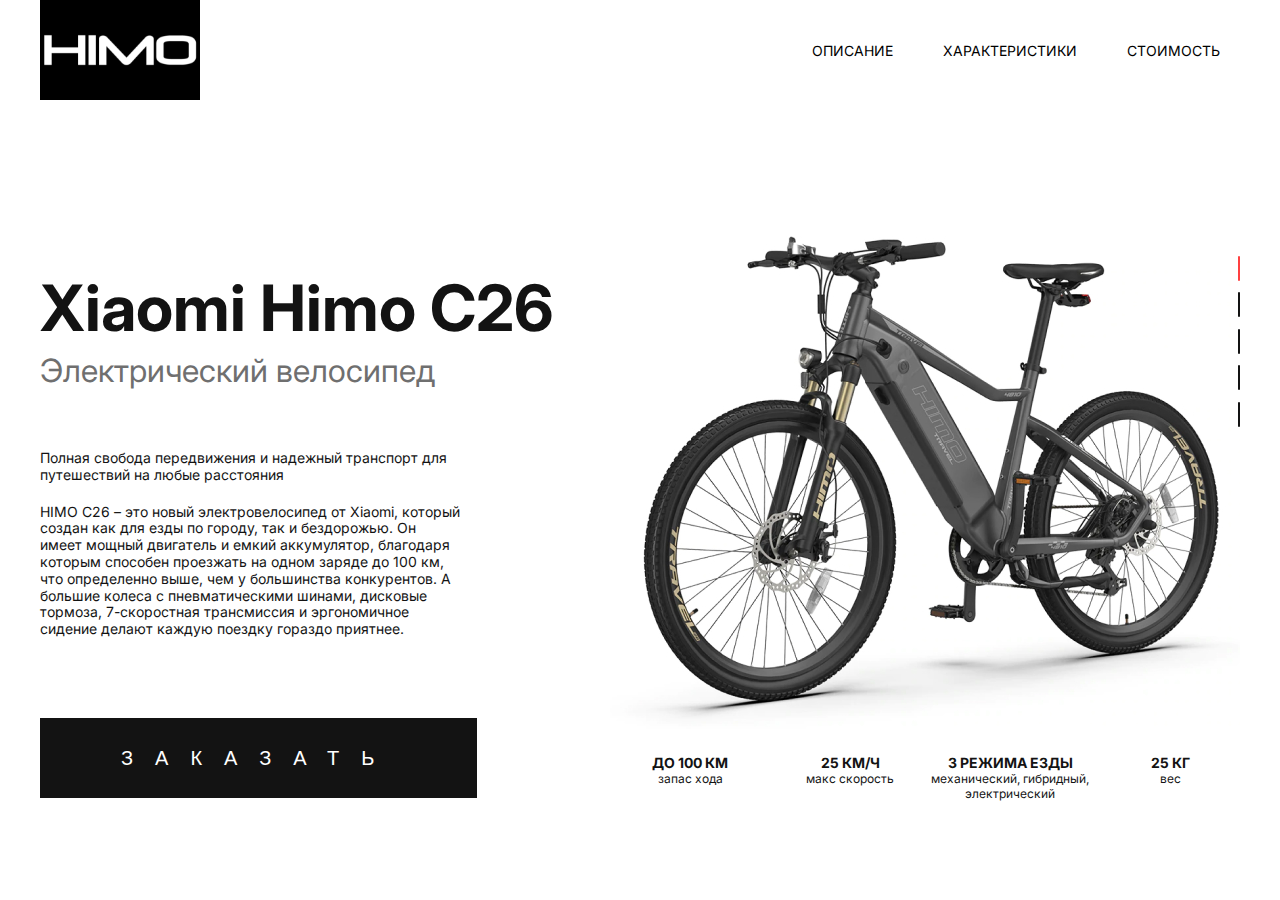
==== index2.html @ 2da5936d "add new pages" ====
<!DOCTYPE html>
<html lang="en">
	<head>
		<meta charset="UTF-8" />
		<meta http-equiv="X-UA-Compatible" content="IE=edge" />
		<meta name="viewport" content="width=device-width, initial-scale=1.0" />
		<title>Himo</title>
		<link rel="preconnect" href="https://fonts.googleapis.com" />
		<link rel="preconnect" href="https://fonts.gstatic.com" crossorigin />
		<link
			href="https://fonts.googleapis.com/css2?family=Inter:wght@400;700&display=swap"
			rel="stylesheet"
		/>
		<link rel="stylesheet" href="/css/slick.css" />
		<link rel="stylesheet" href="css/main2.css" />
	</head>
	<body>
		<header class="header">
			<div class="container">
				<div class="header__top">
					<a href="#" class="header__logo">
						<img
							src="/img/header__logo2.svg"
							alt="Himo"
							class="header__logo-pic"
						/>
					</a>
					<nav class="header__menu">
						<ul class="header__list">
							<li class="header__point">
								<a href="#" class="header__point-link">Описание</a>
							</li>
							<li class="header__point">
								<a href="#" class="header__point-link">Характеристики</a>
							</li>
							<li class="header__point">
								<a href="#" class="header__point-link">Cтоимость</a>
							</li>
						</ul>
					</nav>
				</div>
				<div class="header__content">
					<div class="header__content-left">
						<h1 class="header__title">Xiaomi Himo C26</h1>
						<div class="header__content-left-border">
							<p class="header__subtitle">Электрический велосипед</p>
							<p class="header__text header__text-one">
								Полная свобода передвижения и надежный транспорт для путешествий
								на любые расстояния
							</p>
							<p class="header__text header__text-two">
								HIMO C26 – это новый электровелосипед от Xiaomi, который создан
								как для езды по городу, так и бездорожью. Он имеет мощный
								двигатель и емкий аккумулятор, благодаря которым способен
								проезжать на одном заряде до 100 км, что определенно выше, чем у
								большинства конкурентов. А большие колеса с пневматическими
								шинами, дисковые тормоза, 7-скоростная трансмиссия и
								эргономичное сидение делают каждую поездку гораздо приятнее.
							</p>
							<button class="header__button button-order">ЗАКАЗАТЬ</button>
						</div>
					</div>
					<div class="header__content-right">
						<div class="header__bike-slider">
							<img
								src="/img/header__bike-1.jpg"
								alt="bike"
								class="header__bike-pic"
							/>
							<img
								src="/img/header__bike-2.jpg"
								alt="bike"
								class="header__bike-pic"
							/>
							<img
								src="/img/header__bike-3.jpg"
								alt="bike"
								class="header__bike-pic"
							/>
							<img
								src="/img/header__bike-4.jpg"
								alt="bike"
								class="header__bike-pic"
							/>
							<img
								src="/img/header__bike-5.jpg"
								alt="bike"
								class="header__bike-pic"
							/>
						</div>
						<ul class="header__bike-list">
							<li class="header__info-point">
								до 100 км
								<span>запас хода</span>
							</li>
							<li class="header__info-point">
								25 км/ч
								<span>Макс скорость</span>
							</li>
							<li class="header__info-point">
								3 режима езды
								<span>механический, гибридный, электрический</span>
							</li>
							<li class="header__info-point">
								25 кг
								<span>вес</span>
							</li>
						</ul>
					</div>
				</div>
			</div>
		</header>

		<script src="https://ajax.googleapis.com/ajax/libs/jquery/3.6.0/jquery.min.js"></script>
		<script src="/JS/slick.min.js"></script>
		<script src="JS/js.js"></script>
	</body>
</html>
---- css/main2.css ----
/* http://meyerweb.com/eric/tools/css/reset/
   v2.0-modified | 20110126
   License: none (public domain)
*/

html,
body,
div,
span,
applet,
object,
iframe,
h1,
h2,
h3,
h4,
h5,
h6,
p,
blockquote,
pre,
a,
abbr,
acronym,
address,
big,
cite,
code,
del,
dfn,
em,
img,
ins,
kbd,
q,
s,
samp,
small,
strike,
strong,
sub,
sup,
tt,
var,
b,
u,
i,
center,
dl,
dt,
dd,
ol,
ul,
li,
fieldset,
form,
label,
legend,
table,
caption,
tbody,
tfoot,
thead,
tr,
th,
td,
article,
aside,
canvas,
details,
embed,
figure,
figcaption,
footer,
header,
hgroup,
menu,
nav,
output,
ruby,
section,
summary,
time,
mark,
audio,
video {
	margin: 0;
	padding: 0;
	border: 0;
	font-size: 100%;
	font: inherit;
	vertical-align: baseline;
}

/* make sure to set some focus styles for accessibility */
:focus {
	outline: 0;
}

/* HTML5 display-role reset for older browsers */
article,
aside,
details,
figcaption,
figure,
footer,
header,
hgroup,
menu,
nav,
section {
	display: block;
}

body {
	line-height: 1;
}

ol,
ul {
	list-style: none;
}

blockquote,
q {
	quotes: none;
}

blockquote:before,
blockquote:after,
q:before,
q:after {
	content: '';
	content: none;
}

table {
	border-collapse: collapse;
	border-spacing: 0;
}

input[type='search']::-webkit-search-cancel-button,
input[type='search']::-webkit-search-decoration,
input[type='search']::-webkit-search-results-button,
input[type='search']::-webkit-search-results-decoration {
	-webkit-appearance: none;
	-moz-appearance: none;
}

input[type='search'] {
	-webkit-appearance: none;
	-moz-appearance: none;
	-webkit-box-sizing: content-box;
	-moz-box-sizing: content-box;
	box-sizing: content-box;
}

textarea {
	overflow: auto;
	vertical-align: top;
	resize: vertical;
}

/**
 * Correct `inline-block` display not defined in IE 6/7/8/9 and Firefox 3.
 */

audio,
canvas,
video {
	display: inline-block;
	*display: inline;
	*zoom: 1;
	max-width: 100%;
}

/**
 * Prevent modern browsers from displaying `audio` without controls.
 * Remove excess height in iOS 5 devices.
 */

audio:not([controls]) {
	display: none;
	height: 0;
}

/**
 * Address styling not present in IE 7/8/9, Firefox 3, and Safari 4.
 * Known issue: no IE 6 support.
 */

[hidden] {
	display: none;
}

/**
 * 1. Correct text resizing oddly in IE 6/7 when body `font-size` is set using
 *    `em` units.
 * 2. Prevent iOS text size adjust after orientation change, without disabling
 *    user zoom.
 */

html {
	font-size: 100%; /* 1 */
	-webkit-text-size-adjust: 100%; /* 2 */
	-ms-text-size-adjust: 100%; /* 2 */
}

/**
 * Address `outline` inconsistency between Chrome and other browsers.
 */

a:focus {
	outline: thin dotted;
}

/**
 * Improve readability when focused and also mouse hovered in all browsers.
 */

a:active,
a:hover {
	outline: 0;
}

/**
 * 1. Remove border when inside `a` element in IE 6/7/8/9 and Firefox 3.
 * 2. Improve image quality when scaled in IE 7.
 */

img {
	border: 0; /* 1 */
	-ms-interpolation-mode: bicubic; /* 2 */
}

/**
 * Address margin not present in IE 6/7/8/9, Safari 5, and Opera 11.
 */

figure {
	margin: 0;
}

/**
 * Correct margin displayed oddly in IE 6/7.
 */

form {
	margin: 0;
}

/**
 * Define consistent border, margin, and padding.
 */

fieldset {
	border: 1px solid #c0c0c0;
	margin: 0 2px;
	padding: 0.35em 0.625em 0.75em;
}

/**
 * 1. Correct color not being inherited in IE 6/7/8/9.
 * 2. Correct text not wrapping in Firefox 3.
 * 3. Correct alignment displayed oddly in IE 6/7.
 */

legend {
	border: 0; /* 1 */
	padding: 0;
	white-space: normal; /* 2 */
	*margin-left: -7px; /* 3 */
}

/**
 * 1. Correct font size not being inherited in all browsers.
 * 2. Address margins set differently in IE 6/7, Firefox 3+, Safari 5,
 *    and Chrome.
 * 3. Improve appearance and consistency in all browsers.
 */

button,
input,
select,
textarea {
	font-size: 100%; /* 1 */
	margin: 0; /* 2 */
	vertical-align: baseline; /* 3 */
	*vertical-align: middle; /* 3 */
}

/**
 * Address Firefox 3+ setting `line-height` on `input` using `!important` in
 * the UA stylesheet.
 */

button,
input {
	line-height: normal;
}

/**
 * Address inconsistent `text-transform` inheritance for `button` and `select`.
 * All other form control elements do not inherit `text-transform` values.
 * Correct `button` style inheritance in Chrome, Safari 5+, and IE 6+.
 * Correct `select` style inheritance in Firefox 4+ and Opera.
 */

button,
select {
	text-transform: none;
}

/**
 * 1. Avoid the WebKit bug in Android 4.0.* where (2) destroys native `audio`
 *    and `video` controls.
 * 2. Correct inability to style clickable `input` types in iOS.
 * 3. Improve usability and consistency of cursor style between image-type
 *    `input` and others.
 * 4. Remove inner spacing in IE 7 without affecting normal text inputs.
 *    Known issue: inner spacing remains in IE 6.
 */

button,
html input[type="button"], /* 1 */
input[type="reset"],
input[type="submit"] {
	-webkit-appearance: button; /* 2 */
	cursor: pointer; /* 3 */
	*overflow: visible; /* 4 */
}

/**
 * Re-set default cursor for disabled elements.
 */

button[disabled],
html input[disabled] {
	cursor: default;
}

/**
 * 1. Address box sizing set to content-box in IE 8/9.
 * 2. Remove excess padding in IE 8/9.
 * 3. Remove excess padding in IE 7.
 *    Known issue: excess padding remains in IE 6.
 */

input[type='checkbox'],
input[type='radio'] {
	box-sizing: border-box; /* 1 */
	padding: 0; /* 2 */
	*height: 13px; /* 3 */
	*width: 13px; /* 3 */
}

/**
 * 1. Address `appearance` set to `searchfield` in Safari 5 and Chrome.
 * 2. Address `box-sizing` set to `border-box` in Safari 5 and Chrome
 *    (include `-moz` to future-proof).
 */

input[type='search'] {
	-webkit-appearance: textfield; /* 1 */
	-moz-box-sizing: content-box;
	-webkit-box-sizing: content-box; /* 2 */
	box-sizing: content-box;
}

/**
 * Remove inner padding and search cancel button in Safari 5 and Chrome
 * on OS X.
 */

input[type='search']::-webkit-search-cancel-button,
input[type='search']::-webkit-search-decoration {
	-webkit-appearance: none;
}

/**
 * Remove inner padding and border in Firefox 3+.
 */

button::-moz-focus-inner,
input::-moz-focus-inner {
	border: 0;
	padding: 0;
}

/**
 * 1. Remove default vertical scrollbar in IE 6/7/8/9.
 * 2. Improve readability and alignment in all browsers.
 */

textarea {
	overflow: auto; /* 1 */
	vertical-align: top; /* 2 */
}

/**
 * Remove most spacing between table cells.
 */

table {
	border-collapse: collapse;
	border-spacing: 0;
}

html,
button,
input,
select,
textarea {
	color: #222;
}

::-moz-selection {
	background: #b3d4fc;
	text-shadow: none;
}

::selection {
	background: #b3d4fc;
	text-shadow: none;
}

img {
	vertical-align: middle;
}

fieldset {
	border: 0;
	margin: 0;
	padding: 0;
}

textarea {
	resize: vertical;
}

.chromeframe {
	margin: 0.2em 0;
	background: #ccc;
	color: #000;
	padding: 0.2em 0;
}

html {
	box-sizing: border-box;
}

*,
*::after,
*::before {
	box-sizing: inherit;
}

body {
	font-family: 'Inter', sans-serif;
	color: #131313;
	font-weight: 400;
	font-size: 14px;
	line-height: 17px;
}

a {
	text-decoration: none;
	color: black;
}

.container {
	max-width: 1230px;
	padding: 0 15px;
	margin: 0 auto;
}

.button-order {
	padding: 28px 81px;
	font-weight: 400;
	font-size: 20px;
	line-height: 24px;
	letter-spacing: 1.1em;
	text-transform: uppercase;
	color: #ffffff;
	background-color: #131313;
	border: none;
}

.header__top {
	margin-bottom: 169px;
	display: flex;
	justify-content: space-between;
	align-items: center;
}

.header__list {
	display: flex;
}

.header__point {
	text-transform: uppercase;
}

.header__point-link {
	padding: 0 20px;
	transition: ease 0.2s;
}

.header__point + .header__point {
	padding-left: 10px;
}

.header__point-link:hover {
	padding: 42px 20px;
	background-color: #000;
	color: #fff;
}

.header__content {
	display: flex;
	justify-content: space-between;
}

.header__title {
	margin-bottom: 5px;
	font-weight: 700;
	font-size: 64px;
	line-height: 77px;
	color: #131313;
}

.header__content-left-border {
	max-width: 420px;
}

.header__subtitle {
	margin-bottom: 60px;
	font-weight: 400;
	font-size: 32px;
	line-height: 39px;
	color: #6f6f6f;
}

.header__text {
	font-weight: 400;
	font-size: 14px;
	line-height: 120%;
	color: #131313;
}

.header__text-one {
	margin-bottom: 20px;
}

.header__text-two {
	margin-bottom: 80px;
}

.header__content-right {
	position: relative;
	top: -65px;
	flex-basis: 630px;
	max-width: 630px;
	margin-left: 30px;
}

.header__bike-slider {
	margin-bottom: 25px;
}

.header__bike-slider .slick-dots {
	right: 0;
	top: 50px;
}

.slick-dots {
	position: absolute;
}

.slick-dots li + li {
	padding-top: 10px;
}

.slick-dots button {
	font-size: 0;
	padding: 0;
	border: none;
	background-color: #131313;
	width: 2px;
	height: 25px;
	border-radius: 7px;
	transition: all 0.2s;
	cursor: pointer;
}

.slick-dots button:hover {
	background-color: #ff4040;
}

.slick-active button {
	background-color: #ff4040;
}

.header__bike-list {
	display: flex;
	justify-content: space-around;
}

.header__info-point {
	font-weight: 700;
	font-size: 14px;
	line-height: 17px;
	text-transform: uppercase;
	color: #131313;
	min-width: 160px;
	text-align: center;
}

.header__info-point span {
	font-weight: 400;
	font-size: 12px;
	line-height: 15px;
	text-transform: lowercase;
	color: #131313;
	display: block;
}
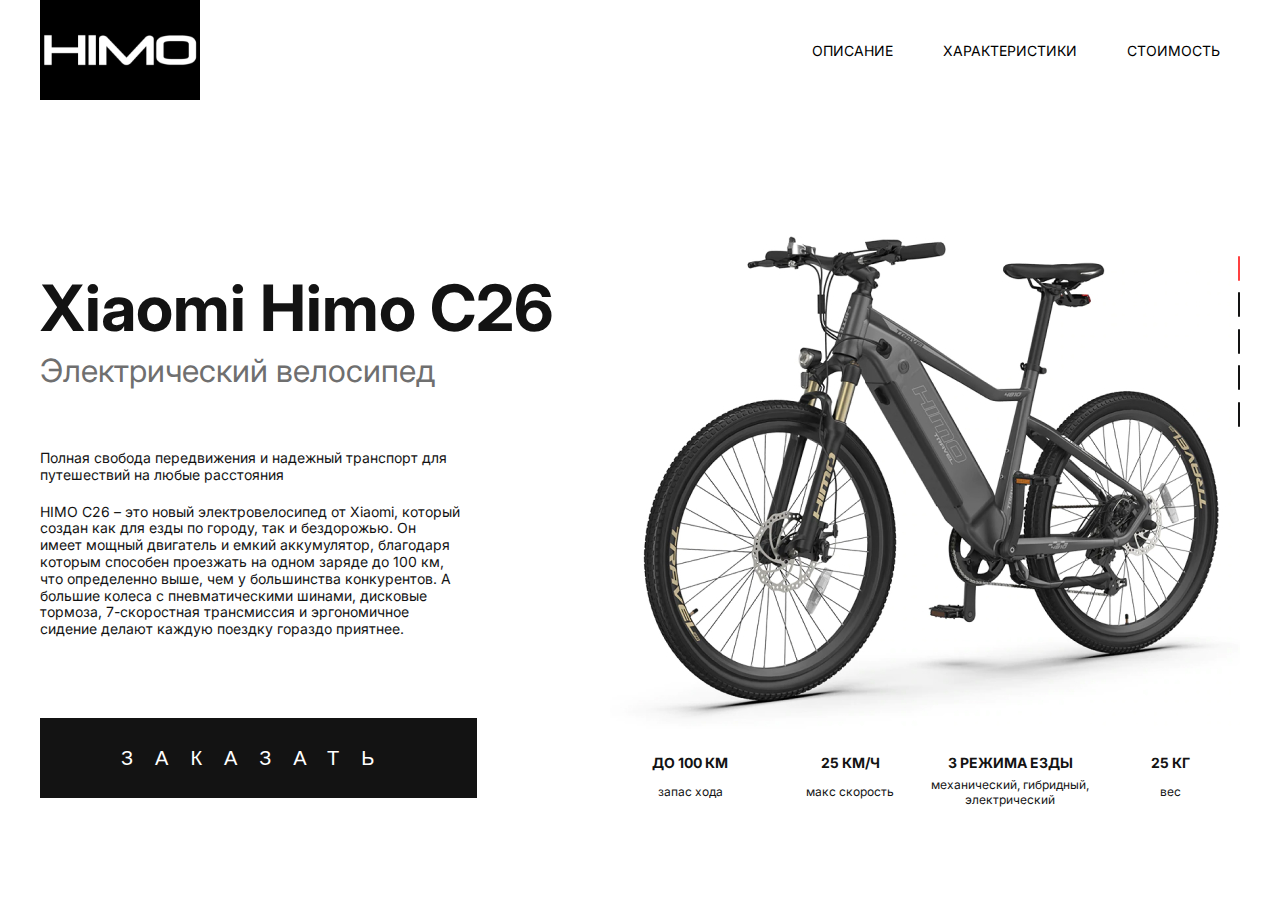
==== commit 6e4f3652: "compleate to do header" ====
--- a/index2.html
+++ b/index2.html
@@ -90,20 +90,22 @@
 						</div>
 						<ul class="header__bike-list">
 							<li class="header__info-point">
-								до 100 км
-								<span>запас хода</span>
+								<span class="bike__list-text-one">до 100 км</span>
+								<span class="bike__list__text-two">запас хода</span>
 							</li>
 							<li class="header__info-point">
-								25 км/ч
-								<span>Макс скорость</span>
+								<span class="bike__list-text-one">25 км/ч</span>
+								<span class="bike__list__text-two">Макс cкорость</span>
 							</li>
 							<li class="header__info-point">
-								3 режима езды
-								<span>механический, гибридный, электрический</span>
+								<span class="bike__list-text-one">3 режима езды</span>
+								<span class="bike__list__text-two"
+									>механический, гибридный, электрический</span
+								>
 							</li>
 							<li class="header__info-point">
-								25 кг
-								<span>вес</span>
+								<span class="bike__list-text-one">25 кг</span>
+								<span class="bike__list__text-two">вес</span>
 							</li>
 						</ul>
 					</div>
--- a/css/main2.css
+++ b/css/main2.css
@@ -607,20 +607,27 @@
 }
 
 .header__info-point {
+	display: flex;
+	flex-direction: column;
+	align-items: center;
+	min-width: 160px;
+	text-align: center;
+	min-height: 58px;
+}
+
+.bike__list-text-one {
 	font-weight: 700;
 	font-size: 14px;
 	line-height: 17px;
 	text-transform: uppercase;
 	color: #131313;
-	min-width: 160px;
-	text-align: center;
-}
-
-.header__info-point span {
+}
+
+.bike__list__text-two {
 	font-weight: 400;
 	font-size: 12px;
 	line-height: 15px;
 	text-transform: lowercase;
 	color: #131313;
-	display: block;
-}
+	margin: auto 0;
+}
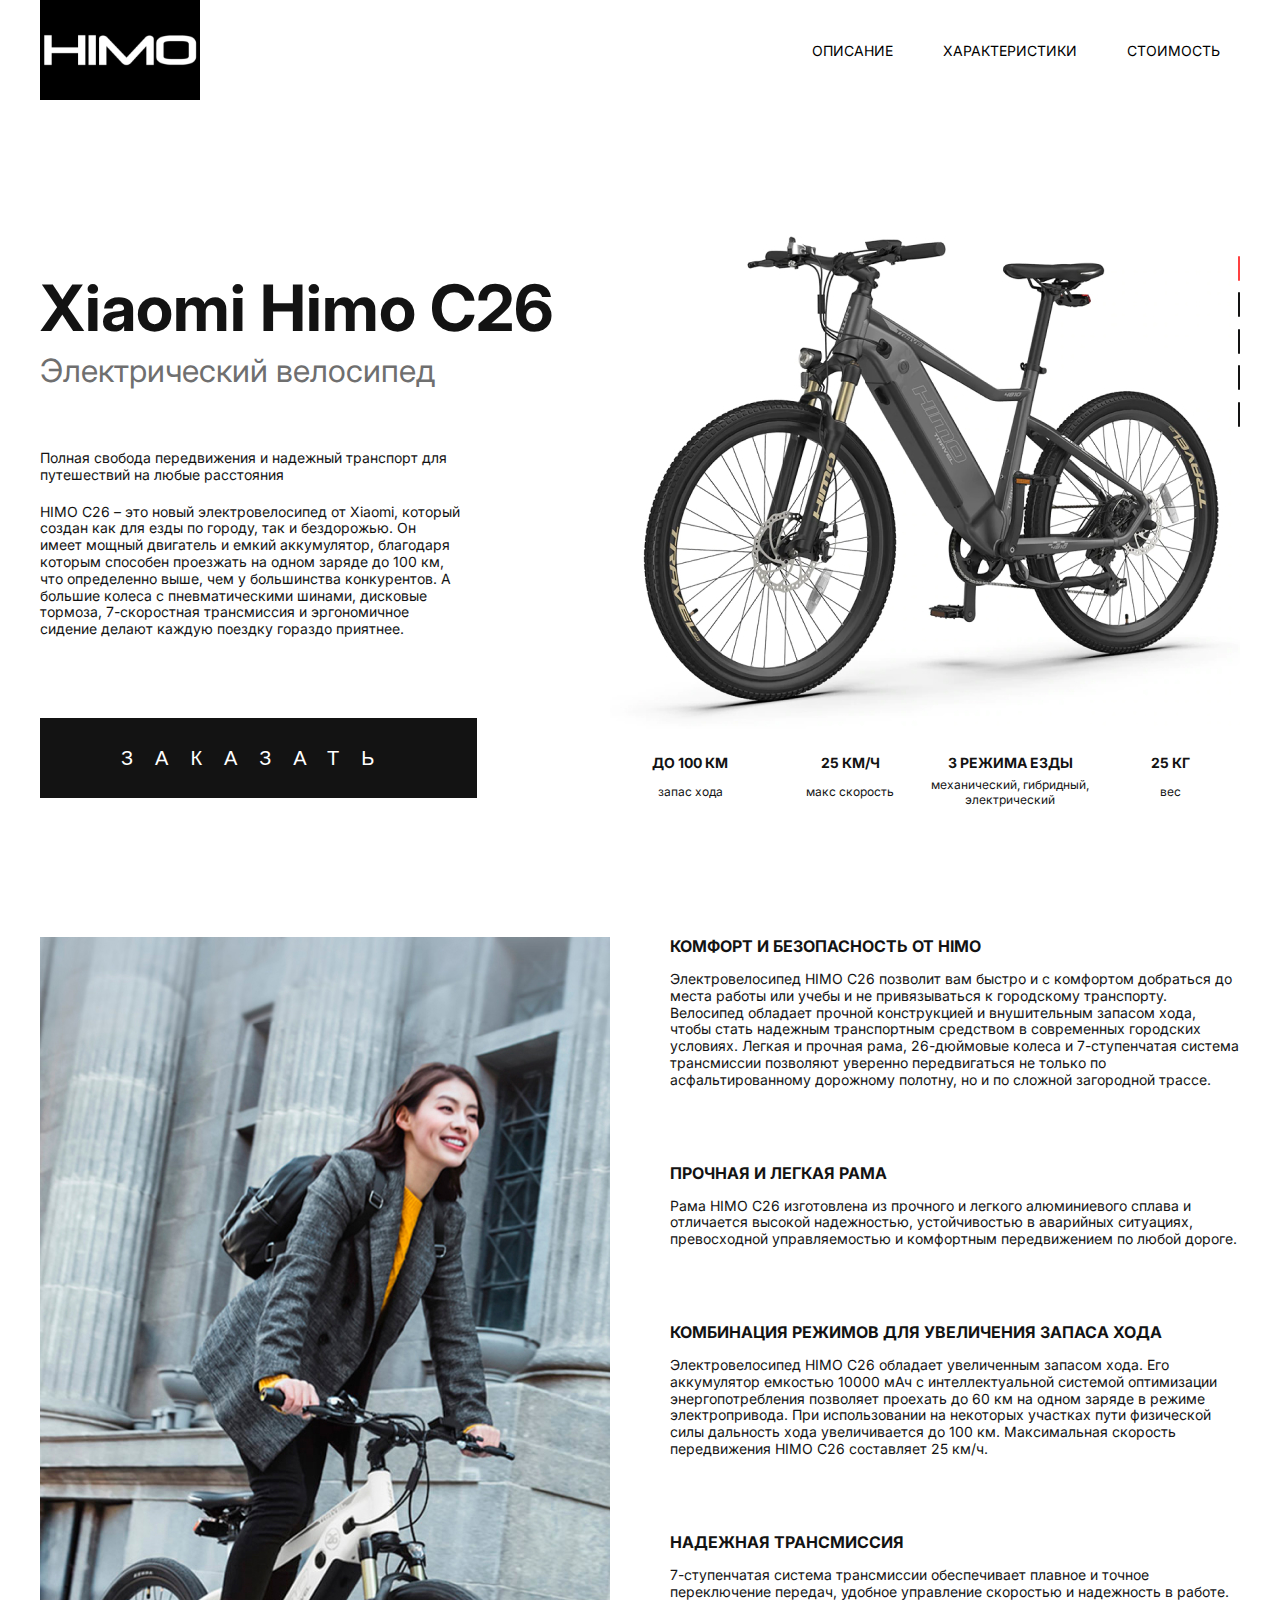
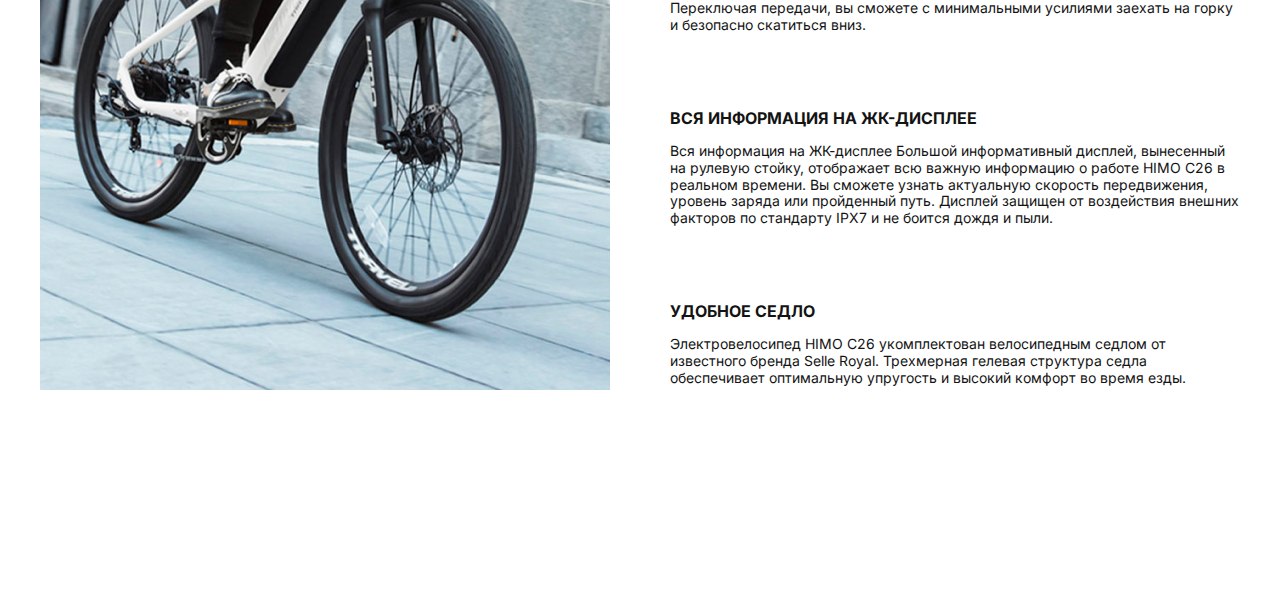
==== commit 5564257b: "add new blocj" ====
--- a/index2.html
+++ b/index2.html
@@ -112,7 +112,76 @@
 				</div>
 			</div>
 		</header>
-
+		<!-- delete later -->
+		<section class="bike-info">
+			<div class="container">
+				<div class="bike-info__content">
+					<div class="bike-info__left">
+						<img
+							src="/img/bike-info-pic.jpg"
+							alt="bike"
+							class="bike-info__pic"
+						/>
+					</div>
+					<div class="bike-info__right">
+						<h3 class="bike-info__title">Комфорт и безопасность от HIMO</h3>
+						<p class="bike-info__subtitle">
+							Электровелосипед HIMO C26 позволит вам быстро и с комфортом
+							добраться до места работы или учебы и не привязываться к
+							городскому транспорту. Велосипед обладает прочной конструкцией и
+							внушительным запасом хода, чтобы стать надежным транспортным
+							средством в современных городских условиях. Легкая и прочная рама,
+							26-дюймовые колеса и 7-ступенчатая система трансмиссии позволяют
+							уверенно передвигаться не только по асфальтированному дорожному
+							полотну, но и по сложной загородной трассе.
+						</p>
+						<h3 class="bike-info__title">Прочная и легкая рама</h3>
+						<p class="bike-info__subtitle">
+							Рама HIMO C26 изготовлена из прочного и легкого алюминиевого
+							сплава и отличается высокой надежностью, устойчивостью в аварийных
+							ситуациях, превосходной управляемостью и комфортным передвижением
+							по любой дороге.
+						</p>
+						<h3 class="bike-info__title">
+							Комбинация режимов для увеличения запаса хода
+						</h3>
+						<p class="bike-info__subtitle">
+							Электровелосипед HIMO C26 обладает увеличенным запасом хода. Его
+							аккумулятор емкостью 10000 мАч с интеллектуальной системой
+							оптимизации энергопотребления позволяет проехать до 60 км на одном
+							заряде в режиме электропривода. При использовании на некоторых
+							участках пути физической силы дальность хода увеличивается до 100
+							км. Максимальная скорость передвижения HIMO C26 составляет 25
+							км/ч.
+						</p>
+						<h3 class="bike-info__title">Надежная трансмиссия</h3>
+						<p class="bike-info__subtitle">
+							7-ступенчатая система трансмиссии обеспечивает плавное и точное
+							переключение передач, удобное управление скоростью и надежность в
+							работе. Переключая передачи, вы сможете с минимальными усилиями
+							заехать на горку и безопасно скатиться вниз.
+						</p>
+						<h3 class="bike-info__title">Вся информация на ЖК-дисплее</h3>
+						<p class="bike-info__subtitle">
+							Вся информация на ЖК-дисплее Большой информативный дисплей,
+							вынесенный на рулевую стойку, отображает всю важную информацию о
+							работе HIMO C26 в реальном времени. Вы сможете узнать актуальную
+							скорость передвижения, уровень заряда или пройденный путь. Дисплей
+							защищен от воздействия внешних факторов по стандарту IPX7 и не
+							боится дождя и пыли.
+						</p>
+						<h3 class="bike-info__title">Удобное седло</h3>
+						<p class="bike-info__subtitle">
+							Электровелосипед HIMO C26 укомплектован велосипедным седлом от
+							известного бренда Selle Royal. Трехмерная гелевая структура седла
+							обеспечивает оптимальную упругость и высокий комфорт во время
+							езды.
+						</p>
+					</div>
+				</div>
+			</div>
+		</section>
+		<!-- delete later -->
 		<script src="https://ajax.googleapis.com/ajax/libs/jquery/3.6.0/jquery.min.js"></script>
 		<script src="/JS/slick.min.js"></script>
 		<script src="JS/js.js"></script>
--- a/css/main2.css
+++ b/css/main2.css
@@ -517,6 +517,7 @@
 }
 
 .header__content {
+	margin-bottom: 60px;
 	display: flex;
 	justify-content: space-between;
 }
@@ -631,3 +632,37 @@
 	color: #131313;
 	margin: auto 0;
 }
+
+.bike-info__pic {
+	transition: all 0.2s;
+}
+
+.bike-info__pic:hover {
+	transform: scale(1.05);
+}
+
+.bike-info__content {
+	margin-bottom: 150px;
+	display: flex;
+}
+
+.bike-info__right {
+	margin-left: 60px;
+}
+
+.bike-info__title {
+	margin-bottom: 15px;
+	font-weight: 700;
+	font-size: 16px;
+	line-height: 19px;
+	text-transform: uppercase;
+	color: #131313;
+}
+
+.bike-info__subtitle {
+	margin-bottom: 75px;
+	font-weight: 400;
+	font-size: 14px;
+	line-height: 120%;
+	color: #131313;
+}
